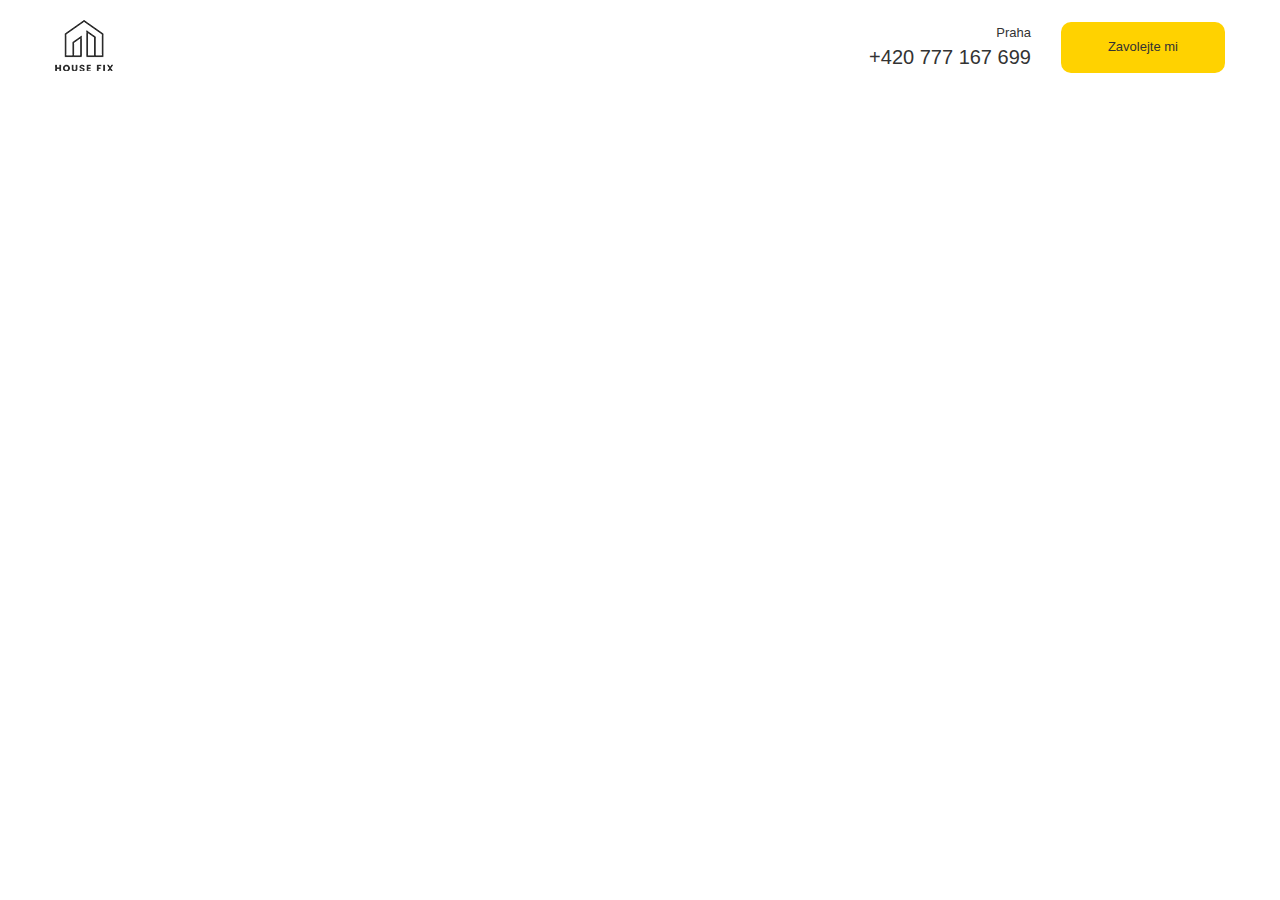
==== src/index.html @ 2f916aa1 "Vytvoření Struktury pro projekt, napojení normalize.css, kodovani webu a responzivita" ====
<!DOCTYPE html>
<html lang="cz">
<head>
    <meta charset="UTF-8">
    <meta http-equiv="X-UA-Compatible" content="IE=edge">
    <meta name="viewport" content="width=device-width, initial-scale=1.0">
    <link rel="stylesheet" href="css/normalize.css">
    <link rel="stylesheet" href="css/style.css">
    <title>House Fix</title>
</head>
<body>
    <header class="header">
        <div class="container">
            <div class="header-block">
                <div class="header__logo">
                    <img src="img/logo.png" alt="Logo">
                </div>
                <div class="header__info">
                    <div class="header__contacts">
                        <span class="header__adress">Praha</span>
                        <a href="tel:+420777167699" class="header__phone">+420 777 167 699</a>
                    </div>
                    <button class="button header__button">Zavolejte mi</button>
                </div>
            </div>
        </div>
    </header>
</body>
</html>
---- src/css/style.css ----
body {
  font-family: sans-serif;
}

.container {
  max-width: 1170px;
  width: 96%;
  margin: auto;
}

.button {
  background-color: #ffd200;
  color: #333;
  border: none;
}

.header {
  padding: 20px 0;
}
.header-block {
  display: flex;
  justify-content: space-between;
  align-items: center;
}
.header__info {
  display: flex;
  text-align: right;
}
.header__contacts {
  display: flex;
  flex-direction: column;
  justify-content: center;
}
@media (max-width: 640px) {
  .header__contacts {
    display: none;
  }
}
.header__adress {
  color: #333;
  font-size: 13px;
  font-weight: 400;
}
.header__phone {
  color: #333;
  font-size: 20px;
  font-weight: 400;
  text-decoration: none;
  display: block;
  margin-top: 5px;
}
.header__button {
  padding: 18px 47px;
  border-radius: 10px;
  margin-left: 30px;
  font-size: 13px;
}/*# sourceMappingURL=style.css.map */
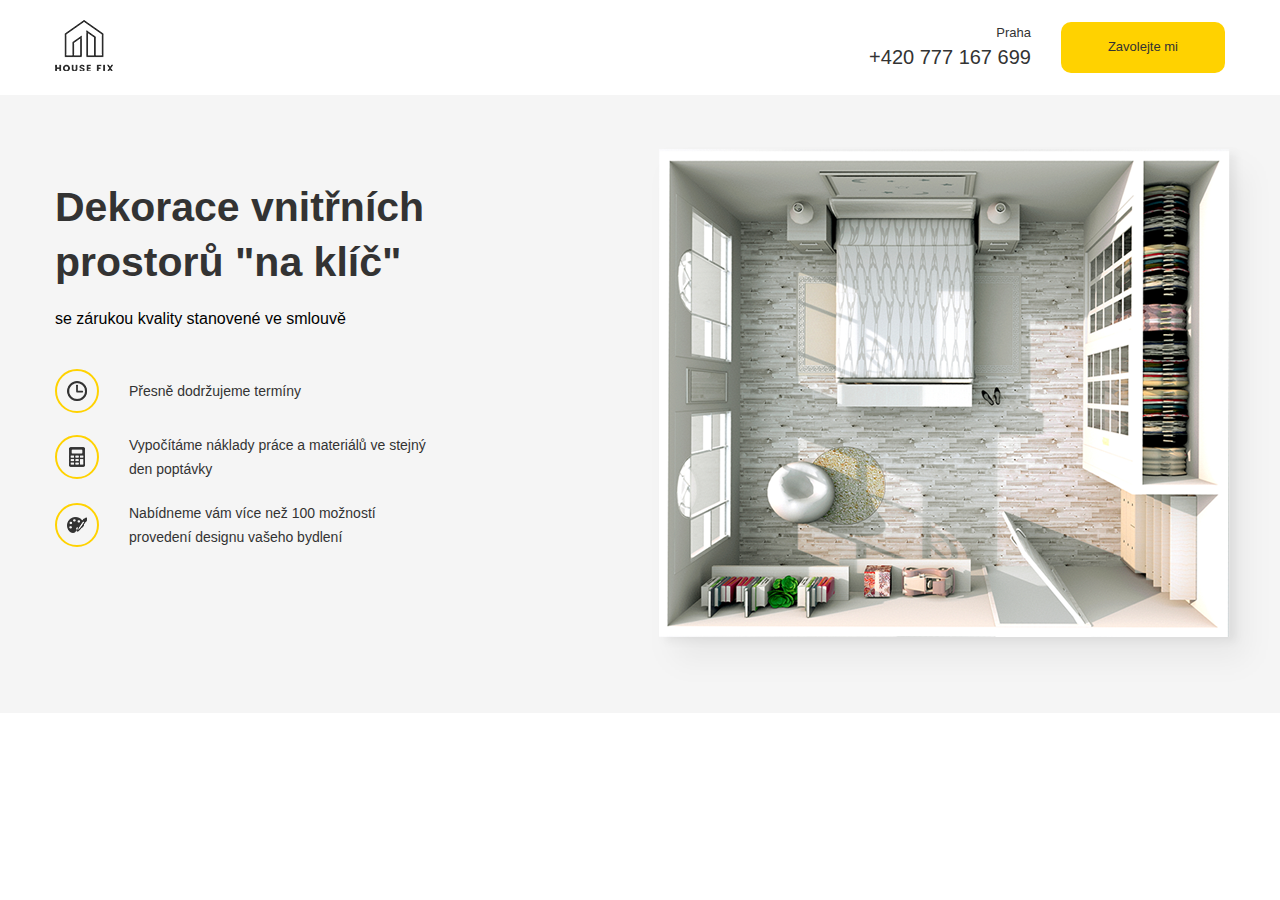
==== commit 2f1266a8: "Hlavní Stránka, front page, responzivita" ====
--- a/src/index.html
+++ b/src/index.html
@@ -25,5 +25,41 @@
             </div>
         </div>
     </header>
+
+    <main>
+        <section class="main">
+            <div class="container">
+                <div class="main-block">
+                    <div class="main-text">
+                        <h1 class="main-text__title">Dekorace vnitřních prostorů "na klíč"</h1>
+                        <span class="main-text__subtitle">se zárukou kvality stanovené ve smlouvě</span>
+                        <ul class="main-list">
+                            <li class="main-list__item">
+                                <div class="main-list__image">
+                                    <img src="img/clock-circular-outline_(3).png" alt="Hodiny">
+                                </div>
+                                <span class="main-list__text">Přesně dodržujeme termíny</span>
+                            </li>
+                            <li class="main-list__item">
+                                <div class="main-list__image">
+                                    <img src="img/calculator.png" alt="Kalkulačka">
+                                </div>
+                                <span class="main-list__text">Vypočítáme náklady práce a materiálů ve stejný den poptávky </span>
+                            </li>
+                            <li class="main-list__item">
+                                <div class="main-list__image">
+                                    <img src="img/paint.png" alt="Paleta">
+                                </div>
+                                <span class="main-list__text">Nabídneme vám více než 100 možností provedení designu vašeho bydlení</span>
+                            </li>
+                        </ul>
+                    </div>
+                    <div class="main-image">
+                        <img src="img/main-image.png" alt="Rozpoložení Bytu">
+                    </div>
+                </div>
+            </div>
+        </section>
+    </main>
 </body>
 </html>--- a/src/css/style.css
+++ b/src/css/style.css
@@ -6,6 +6,11 @@
   max-width: 1170px;
   width: 96%;
   margin: auto;
+}
+@media (max-width: 640px) {
+  .container {
+    width: 90%;
+  }
 }
 
 .button {
@@ -54,4 +59,103 @@
   border-radius: 10px;
   margin-left: 30px;
   font-size: 13px;
+}
+
+.main {
+  background-color: #f5f5f5;
+}
+.main-block {
+  display: flex;
+  padding: 40px 0 15px 0;
+}
+@media (max-width: 1200px) {
+  .main-block {
+    flex-direction: column;
+  }
+}
+.main-text {
+  flex-basis: 50%;
+}
+@media (max-width: 1200px) {
+  .main-text {
+    margin-bottom: 30px;
+  }
+}
+.main-text__title {
+  font-size: 41px;
+  color: #333;
+  padding-right: 200px;
+  line-height: 55px;
+  margin: 45px 0 20px 0;
+}
+@media (max-width: 1200px) {
+  .main-text__title {
+    padding-right: 10px;
+  }
+}
+@media (max-width: 640px) {
+  .main-text__title {
+    font-size: 30px;
+    line-height: 1.4;
+  }
+}
+.main-text_subtitle {
+  font-size: 20px;
+  color: #333;
+  line-height: 65px;
+}
+@media (max-width: 640px) {
+  .main-text_subtitle {
+    font-size: 16px;
+    line-height: 1.4;
+  }
+}
+.main-image {
+  margin-right: -55px;
+}
+@media (max-width: 1200px) {
+  .main-image {
+    width: 100%;
+  }
+}
+.main-list {
+  margin: 40px 0 0 0;
+  padding: 0 0 0 0;
+}
+@media (max-width: 640px) {
+  .main-list {
+    margin: 30px 0 0 0;
+  }
+}
+.main-list__item {
+  display: flex;
+  align-items: center;
+  margin-bottom: 20px;
+}
+@media (max-width: 640px) {
+  .main-list__item {
+    margin-bottom: 15px;
+  }
+}
+.main-list__image {
+  width: 40px;
+  height: 40px;
+  border: 2px solid #ffd200;
+  border-radius: 50px;
+  display: flex;
+  justify-content: center;
+  align-items: center;
+  margin-right: 30px;
+}
+.main-list__text {
+  font-size: 14px;
+  line-height: 24px;
+  color: #333;
+  max-width: 300px;
+}
+@media (max-width: 640px) {
+  .main-list__text {
+    font-size: 12px;
+    max-width: 250px;
+  }
 }/*# sourceMappingURL=style.css.map */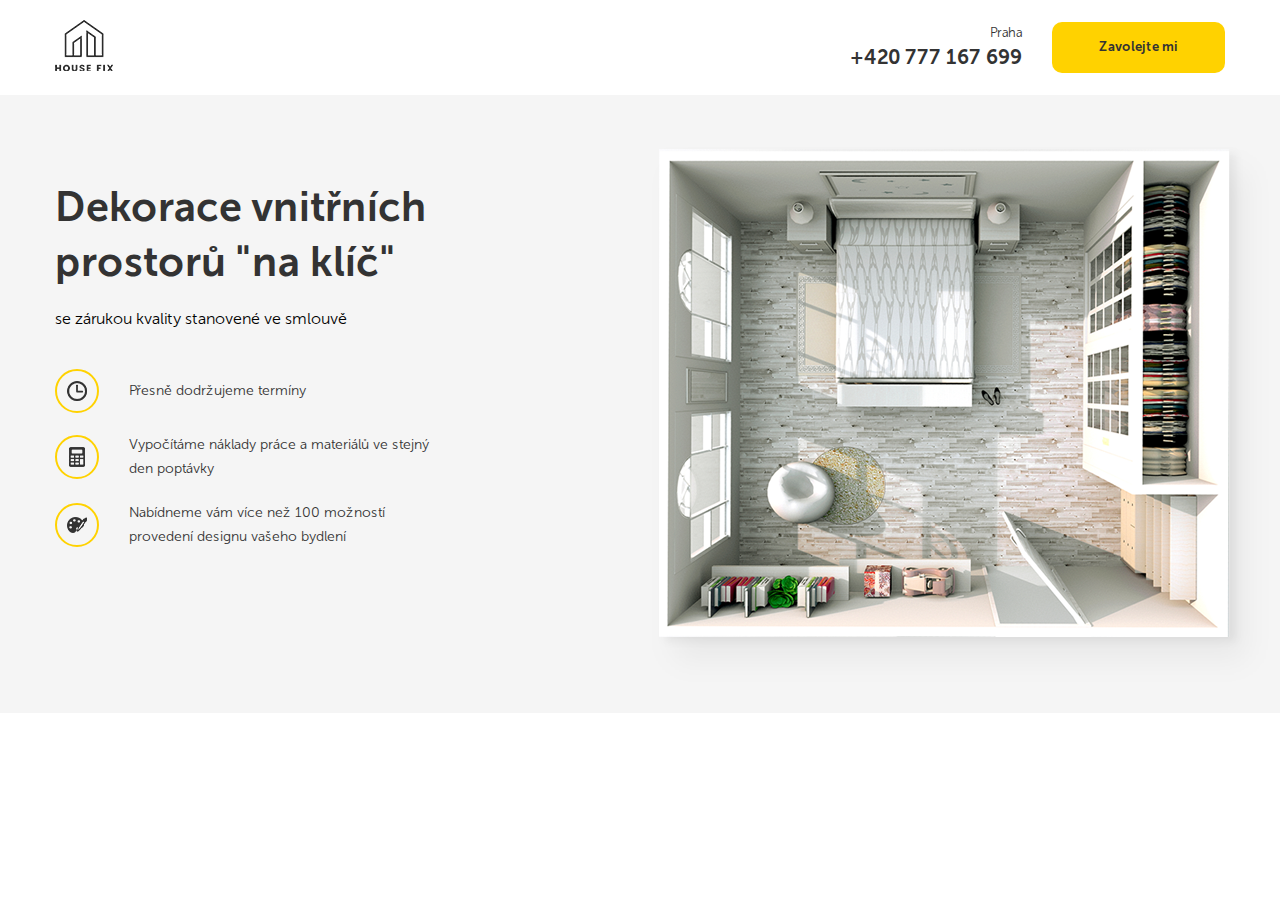
==== commit bf98aa11: "Přidání Fontů" ====
--- a/src/index.html
+++ b/src/index.html
@@ -4,9 +4,12 @@
     <meta charset="UTF-8">
     <meta http-equiv="X-UA-Compatible" content="IE=edge">
     <meta name="viewport" content="width=device-width, initial-scale=1.0">
+    
+    <title>House Fix</title>
+
     <link rel="stylesheet" href="css/normalize.css">
     <link rel="stylesheet" href="css/style.css">
-    <title>House Fix</title>
+
 </head>
 <body>
     <header class="header">
@@ -59,7 +62,7 @@
                     </div>
                 </div>
             </div>
-        </section>
+        </section>   
     </main>
 </body>
 </html>--- a/src/css/style.css
+++ b/src/css/style.css
@@ -1,5 +1,20 @@
+@font-face {
+  font-family: "Museo Sans Light";
+  src: url("../css/fonts/MuseoSans/MuseoSansCyrl-300.eot");
+  src: url("../css/fonts/MuseoSans/MuseoSansCyrl-300.eot?#iefix") format("embedded-opentype"), url("../css/fonts/MuseoSans/MuseoSansCyrl-300.woff") format("woff"), url("../css/fonts/MuseoSans/MuseoSansCyrl-300.ttf") format("truetype");
+  font-weight: normal;
+  font-style: normal;
+}
+@font-face {
+  font-family: "Museo Sans Bold";
+  src: url("../css/fonts/MuseoSans/MuseoSansCyrl-700.eot");
+  src: url("../css/fonts/MuseoSans/MuseoSansCyrl-700.eot?#iefix") format("embedded-opentype"), url("../css/fonts/MuseoSans/MuseoSansCyrl-700.woff") format("woff"), url("../css/fonts/MuseoSans/MuseoSansCyrl-700.ttf") format("truetype");
+  font-weight: normal;
+  font-style: normal;
+}
 body {
-  font-family: sans-serif;
+  font-family: "Museo Sans Light", sans-serif;
+  font-weight: 300;
 }
 
 .container {
@@ -48,6 +63,8 @@
 }
 .header__phone {
   color: #333;
+  font-family: "Museo Sans Bold", sans-serif;
+  font-weight: 700;
   font-size: 20px;
   font-weight: 400;
   text-decoration: none;
@@ -56,6 +73,8 @@
 }
 .header__button {
   padding: 18px 47px;
+  font-family: "Museo Sans Bold", sans-serif;
+  font-weight: 700;
   border-radius: 10px;
   margin-left: 30px;
   font-size: 13px;
@@ -85,6 +104,8 @@
   font-size: 41px;
   color: #333;
   padding-right: 200px;
+  font-family: "Museo Sans Bold", sans-serif;
+  font-weight: 700;
   line-height: 55px;
   margin: 45px 0 20px 0;
 }
